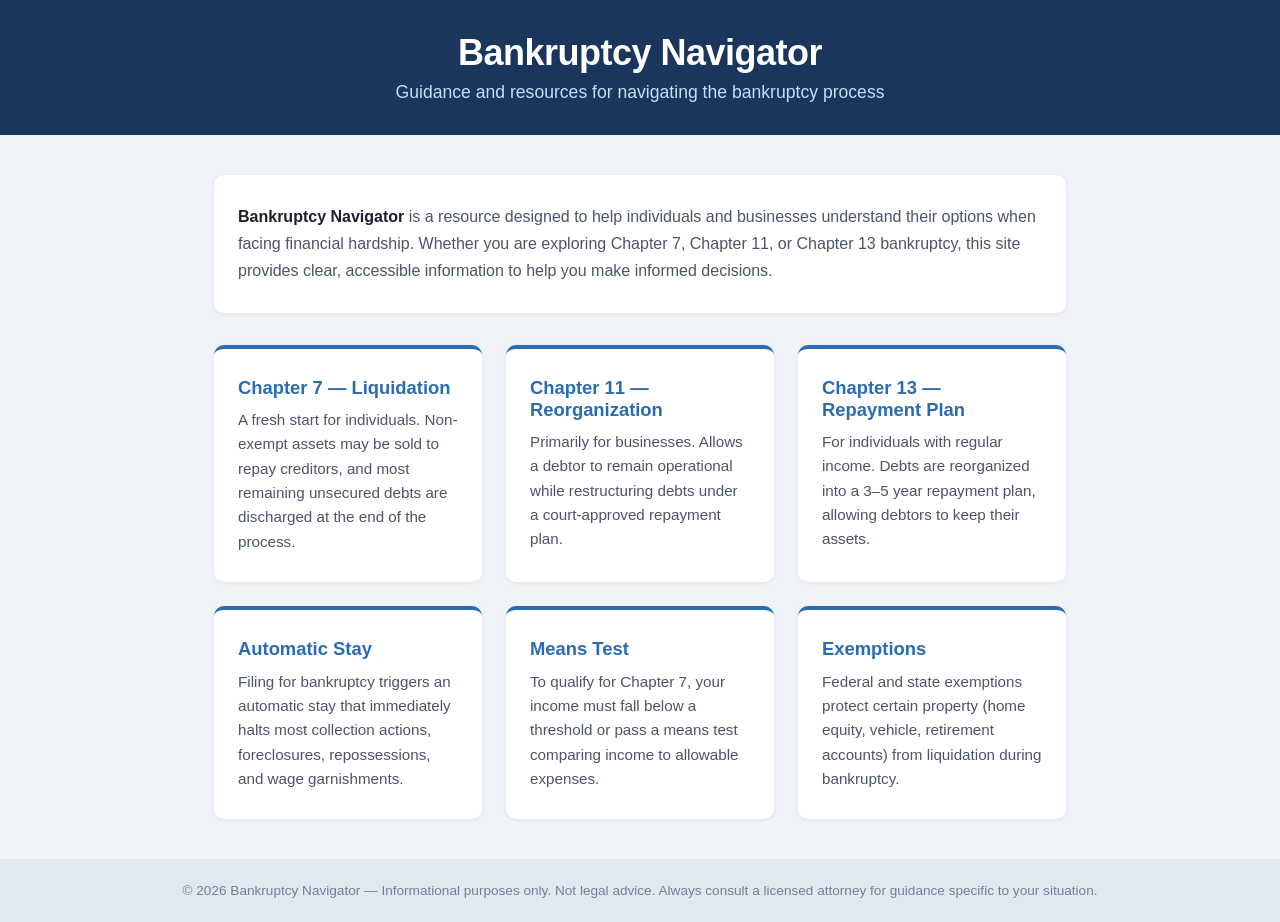
==== docs/index.html @ 5e52ee45 "Add GitHub Pages setup with docs/index.html and Actions workflow Creates the /docs folder with a lan" ====
<!DOCTYPE html>
<html lang="en">
<head>
  <meta charset="UTF-8" />
  <meta name="viewport" content="width=device-width, initial-scale=1.0" />
  <title>Bankruptcy Navigator</title>
  <style>
    *, *::before, *::after { box-sizing: border-box; margin: 0; padding: 0; }

    body {
      font-family: -apple-system, BlinkMacSystemFont, "Segoe UI", Roboto, Helvetica, Arial, sans-serif;
      background: #f0f4f8;
      color: #1a202c;
      min-height: 100vh;
      display: flex;
      flex-direction: column;
    }

    header {
      background: #1a365d;
      color: #fff;
      padding: 2rem 1.5rem;
      text-align: center;
    }

    header h1 {
      font-size: 2.25rem;
      font-weight: 700;
      letter-spacing: -0.5px;
    }

    header p {
      margin-top: 0.5rem;
      font-size: 1.1rem;
      color: #bee3f8;
    }

    main {
      flex: 1;
      max-width: 900px;
      margin: 2.5rem auto;
      padding: 0 1.5rem;
      width: 100%;
    }

    .card-grid {
      display: grid;
      grid-template-columns: repeat(auto-fit, minmax(260px, 1fr));
      gap: 1.5rem;
      margin-top: 2rem;
    }

    .card {
      background: #fff;
      border-radius: 10px;
      padding: 1.75rem 1.5rem;
      box-shadow: 0 1px 4px rgba(0,0,0,.08);
      border-top: 4px solid #2b6cb0;
    }

    .card h2 {
      font-size: 1.15rem;
      font-weight: 600;
      color: #2b6cb0;
      margin-bottom: 0.6rem;
    }

    .card p {
      font-size: 0.95rem;
      line-height: 1.6;
      color: #4a5568;
    }

    .intro {
      background: #fff;
      border-radius: 10px;
      padding: 1.75rem 1.5rem;
      box-shadow: 0 1px 4px rgba(0,0,0,.08);
      font-size: 1rem;
      line-height: 1.7;
      color: #4a5568;
    }

    .intro strong { color: #1a202c; }

    footer {
      text-align: center;
      padding: 1.5rem;
      font-size: 0.85rem;
      color: #718096;
      background: #e2e8f0;
    }
  </style>
</head>
<body>

<header>
  <h1>Bankruptcy Navigator</h1>
  <p>Guidance and resources for navigating the bankruptcy process</p>
</header>

<main>
  <div class="intro">
    <strong>Bankruptcy Navigator</strong> is a resource designed to help individuals and businesses
    understand their options when facing financial hardship. Whether you are exploring Chapter 7,
    Chapter 11, or Chapter 13 bankruptcy, this site provides clear, accessible information to
    help you make informed decisions.
  </div>

  <div class="card-grid">
    <div class="card">
      <h2>Chapter 7 &mdash; Liquidation</h2>
      <p>
        A fresh start for individuals. Non-exempt assets may be sold to repay creditors,
        and most remaining unsecured debts are discharged at the end of the process.
      </p>
    </div>

    <div class="card">
      <h2>Chapter 11 &mdash; Reorganization</h2>
      <p>
        Primarily for businesses. Allows a debtor to remain operational while restructuring
        debts under a court-approved repayment plan.
      </p>
    </div>

    <div class="card">
      <h2>Chapter 13 &mdash; Repayment Plan</h2>
      <p>
        For individuals with regular income. Debts are reorganized into a 3&ndash;5 year
        repayment plan, allowing debtors to keep their assets.
      </p>
    </div>

    <div class="card">
      <h2>Automatic Stay</h2>
      <p>
        Filing for bankruptcy triggers an automatic stay that immediately halts most
        collection actions, foreclosures, repossessions, and wage garnishments.
      </p>
    </div>

    <div class="card">
      <h2>Means Test</h2>
      <p>
        To qualify for Chapter 7, your income must fall below a threshold or pass a
        means test comparing income to allowable expenses.
      </p>
    </div>

    <div class="card">
      <h2>Exemptions</h2>
      <p>
        Federal and state exemptions protect certain property (home equity, vehicle,
        retirement accounts) from liquidation during bankruptcy.
      </p>
    </div>
  </div>
</main>

<footer>
  &copy; 2026 Bankruptcy Navigator &mdash; Informational purposes only. Not legal advice.
  Always consult a licensed attorney for guidance specific to your situation.
</footer>

</body>
</html>
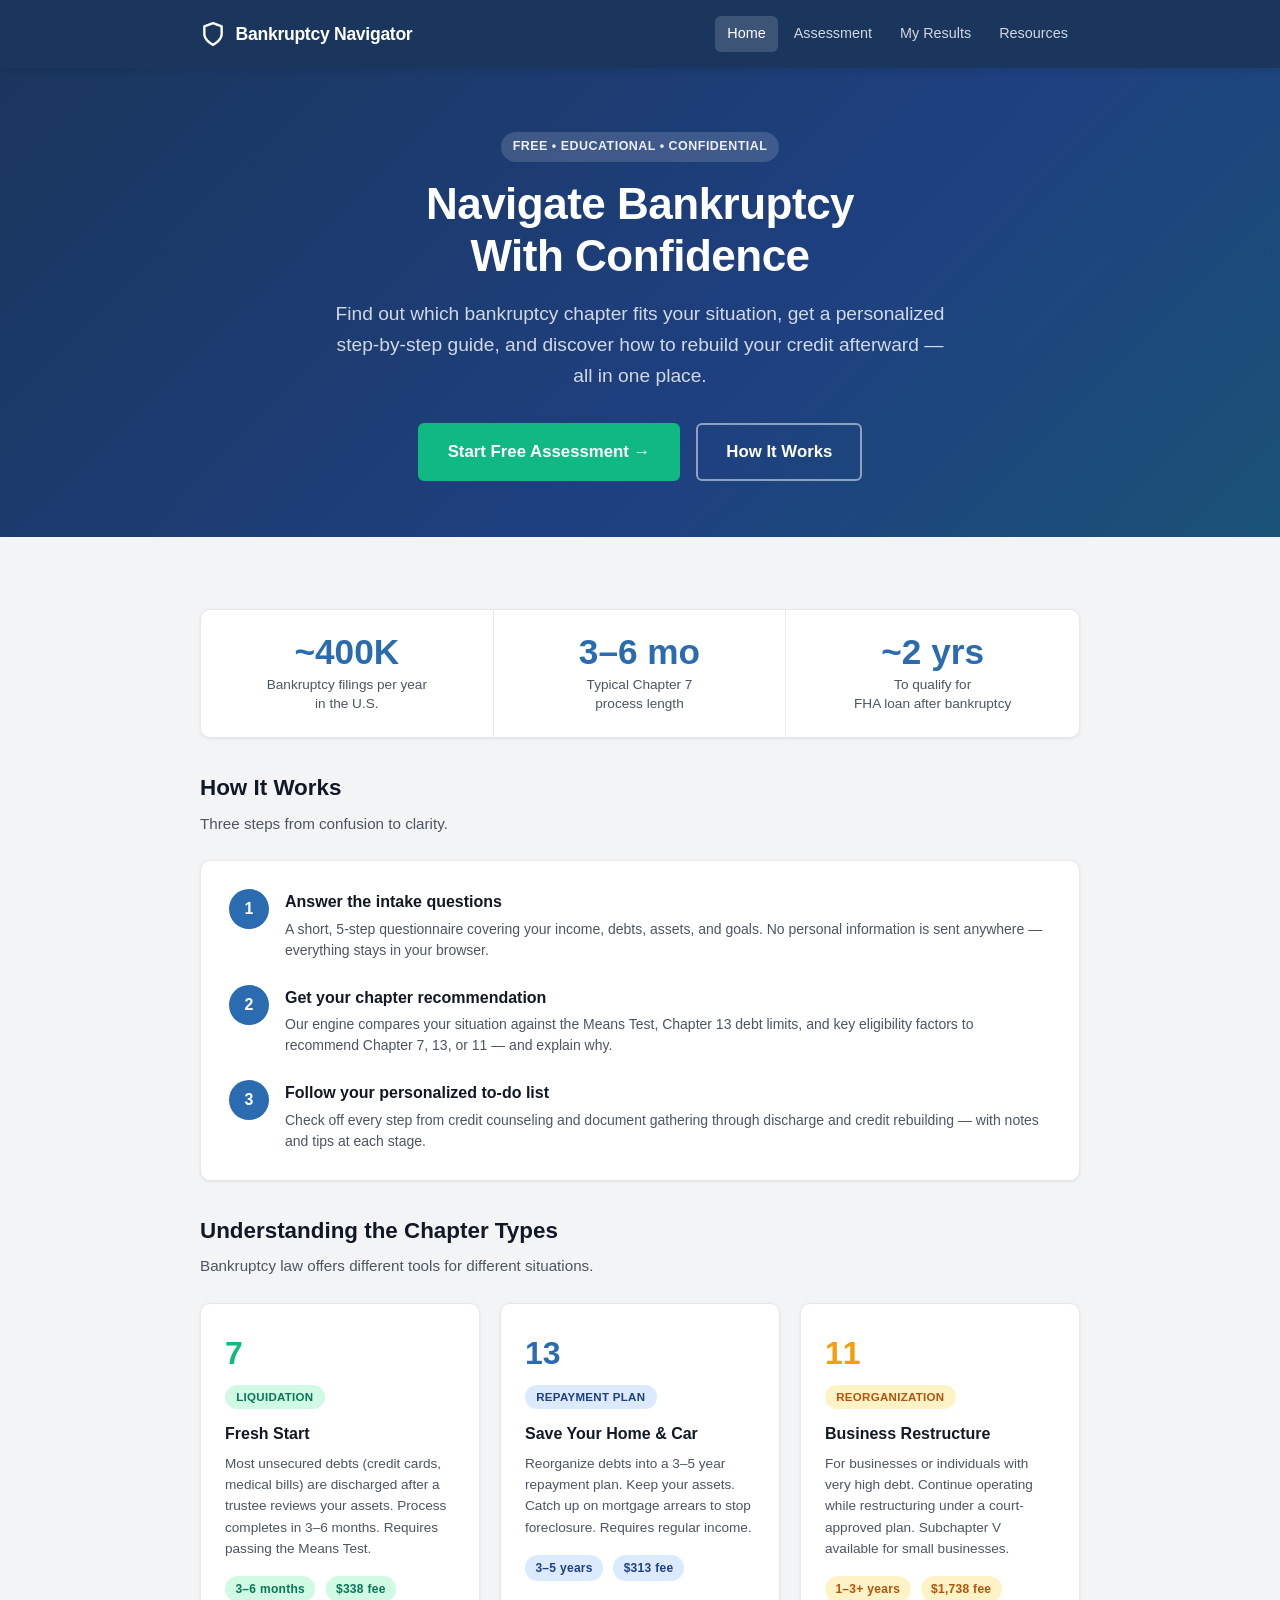
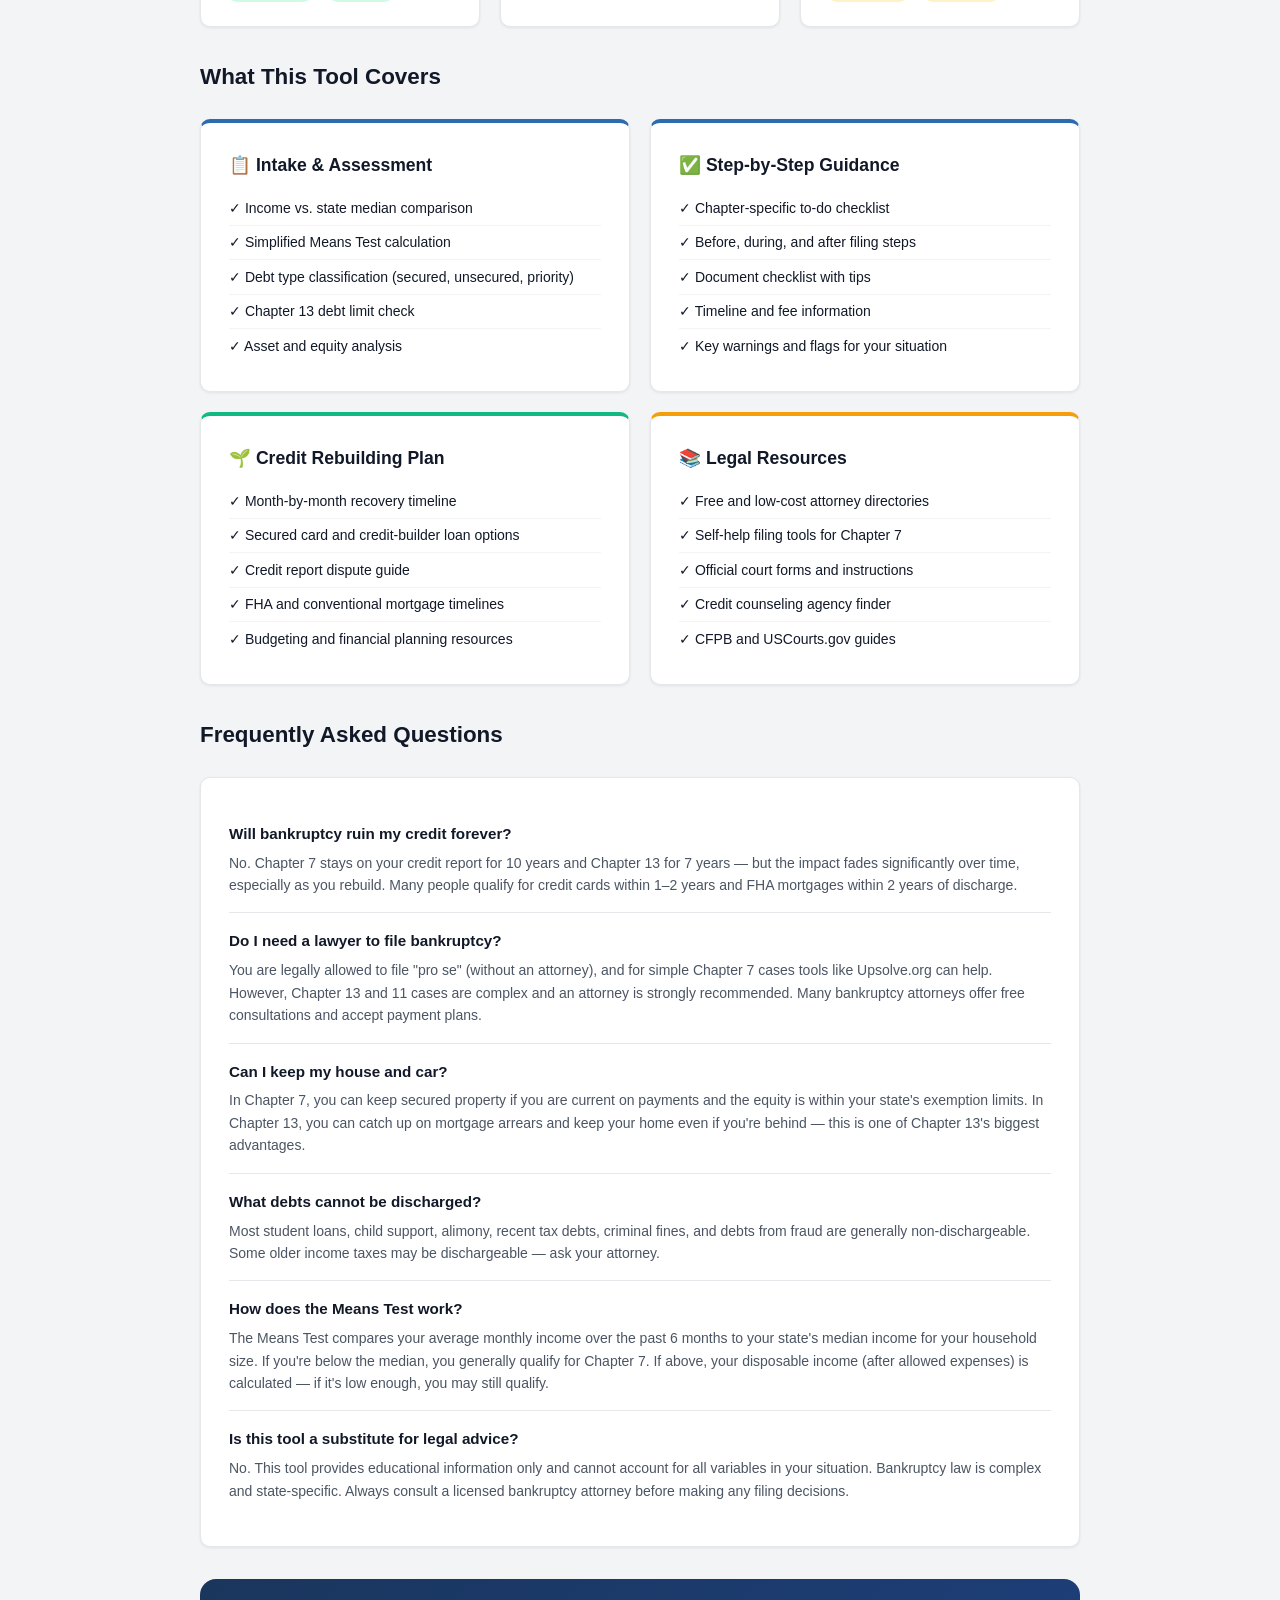
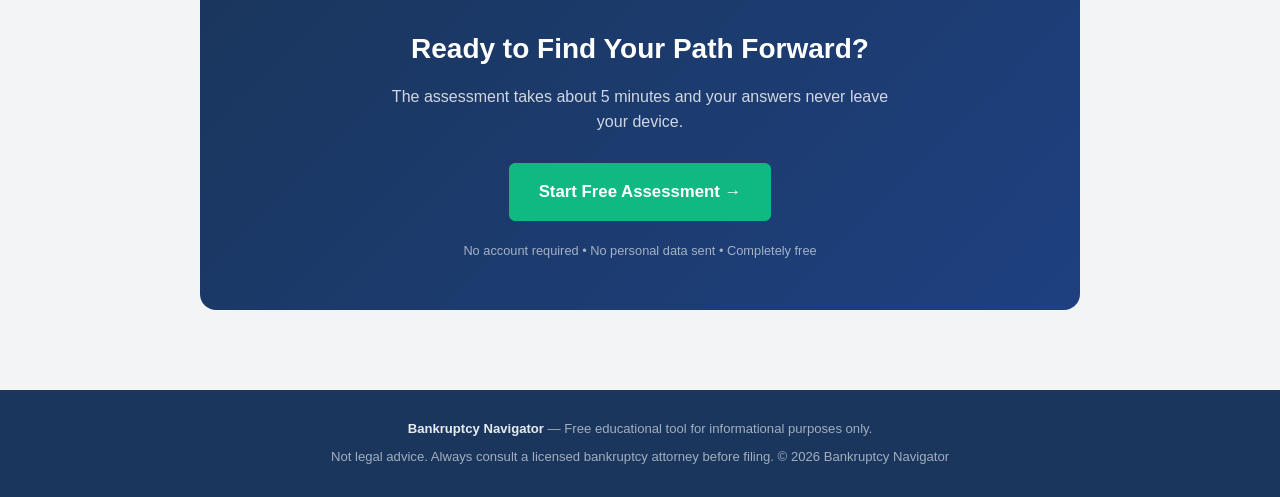
==== commit 9df73086: "Build full Bankruptcy Navigator app Adds a complete multi-page static web application:  - docs/index" ====
--- a/docs/index.html
+++ b/docs/index.html
@@ -3,164 +3,363 @@
 <head>
   <meta charset="UTF-8" />
   <meta name="viewport" content="width=device-width, initial-scale=1.0" />
-  <title>Bankruptcy Navigator</title>
+  <title>Bankruptcy Navigator – Free Guidance &amp; Chapter Finder</title>
+  <meta name="description" content="Free tool to help you understand bankruptcy, find the right chapter for your situation, and navigate every step of the process." />
+  <link rel="stylesheet" href="css/styles.css" />
   <style>
-    *, *::before, *::after { box-sizing: border-box; margin: 0; padding: 0; }
-
-    body {
-      font-family: -apple-system, BlinkMacSystemFont, "Segoe UI", Roboto, Helvetica, Arial, sans-serif;
-      background: #f0f4f8;
-      color: #1a202c;
-      min-height: 100vh;
+    /* ── Landing-specific styles ── */
+    .how-step {
       display: flex;
-      flex-direction: column;
-    }
-
-    header {
-      background: #1a365d;
+      gap: 1rem;
+      align-items: flex-start;
+    }
+    .how-step-num {
+      width: 2.5rem;
+      height: 2.5rem;
+      border-radius: 50%;
+      background: var(--blue-700);
       color: #fff;
-      padding: 2rem 1.5rem;
+      font-weight: 800;
+      font-size: 1rem;
+      display: flex;
+      align-items: center;
+      justify-content: center;
+      flex-shrink: 0;
+    }
+    .how-step-body h3 { font-size: 1rem; font-weight: 700; margin-bottom: .25rem; }
+    .how-step-body p  { font-size: .875rem; color: var(--gray-600); line-height: 1.5; }
+
+    .chapter-card {
+      border-radius: var(--radius);
+      padding: 1.5rem;
+      background: #fff;
+      border: 1px solid var(--gray-200);
+      box-shadow: var(--shadow-sm);
+      transition: box-shadow .2s, transform .2s;
+    }
+    .chapter-card:hover { box-shadow: var(--shadow-md); transform: translateY(-2px); }
+    .chapter-card .chapter-num {
+      font-size: 2rem;
+      font-weight: 900;
+      margin-bottom: 0.25rem;
+    }
+    .chapter-card h3 { font-size: 1rem; font-weight: 700; margin-bottom: .4rem; }
+    .chapter-card p  { font-size: .85rem; color: var(--gray-600); line-height: 1.55; }
+    .chapter-card .chapter-pill {
+      display: inline-block;
+      padding: .2rem .7rem;
+      border-radius: 99px;
+      font-size: .72rem;
+      font-weight: 700;
+      text-transform: uppercase;
+      letter-spacing: .3px;
+      margin-bottom: .75rem;
+    }
+
+    .stat-box {
       text-align: center;
-    }
-
-    header h1 {
-      font-size: 2.25rem;
+      padding: 1.5rem 1rem;
+    }
+    .stat-num {
+      font-size: 2.2rem;
+      font-weight: 900;
+      color: var(--blue-700);
+      line-height: 1;
+      margin-bottom: .35rem;
+    }
+    .stat-label {
+      font-size: .85rem;
+      color: var(--gray-600);
+      line-height: 1.4;
+    }
+
+    .faq-item {
+      border-bottom: 1px solid var(--gray-200);
+      padding: 1rem 0;
+    }
+    .faq-item:last-child { border-bottom: none; }
+    .faq-q {
       font-weight: 700;
-      letter-spacing: -0.5px;
-    }
-
-    header p {
-      margin-top: 0.5rem;
-      font-size: 1.1rem;
-      color: #bee3f8;
-    }
-
-    main {
-      flex: 1;
-      max-width: 900px;
-      margin: 2.5rem auto;
-      padding: 0 1.5rem;
-      width: 100%;
-    }
-
-    .card-grid {
-      display: grid;
-      grid-template-columns: repeat(auto-fit, minmax(260px, 1fr));
-      gap: 1.5rem;
-      margin-top: 2rem;
-    }
-
-    .card {
-      background: #fff;
-      border-radius: 10px;
-      padding: 1.75rem 1.5rem;
-      box-shadow: 0 1px 4px rgba(0,0,0,.08);
-      border-top: 4px solid #2b6cb0;
-    }
-
-    .card h2 {
-      font-size: 1.15rem;
-      font-weight: 600;
-      color: #2b6cb0;
-      margin-bottom: 0.6rem;
-    }
-
-    .card p {
-      font-size: 0.95rem;
+      font-size: .95rem;
+      color: var(--gray-900);
+      margin-bottom: .35rem;
+    }
+    .faq-a {
+      font-size: .875rem;
+      color: var(--gray-600);
       line-height: 1.6;
-      color: #4a5568;
-    }
-
-    .intro {
-      background: #fff;
-      border-radius: 10px;
-      padding: 1.75rem 1.5rem;
-      box-shadow: 0 1px 4px rgba(0,0,0,.08);
-      font-size: 1rem;
-      line-height: 1.7;
-      color: #4a5568;
-    }
-
-    .intro strong { color: #1a202c; }
-
-    footer {
+    }
+
+    .cta-section {
+      background: linear-gradient(135deg, var(--blue-900), #1e4080);
+      border-radius: var(--radius-lg);
+      padding: 3rem 2rem;
       text-align: center;
-      padding: 1.5rem;
-      font-size: 0.85rem;
-      color: #718096;
-      background: #e2e8f0;
-    }
+      color: #fff;
+    }
+    .cta-section h2 { font-size: 1.75rem; font-weight: 800; margin-bottom: .75rem; }
+    .cta-section p  { color: rgba(255,255,255,.8); margin-bottom: 1.75rem; max-width: 500px; margin-left: auto; margin-right: auto; }
   </style>
 </head>
 <body>
 
-<header>
-  <h1>Bankruptcy Navigator</h1>
-  <p>Guidance and resources for navigating the bankruptcy process</p>
+<!-- ── Header ─────────────────────────────────────────────── -->
+<header class="site-header">
+  <div class="container">
+    <a href="index.html" class="site-logo">
+      <svg width="26" height="26" viewBox="0 0 24 24" fill="none" stroke="currentColor" stroke-width="2.2" stroke-linecap="round" stroke-linejoin="round"><path d="M12 22s8-4 8-10V5l-8-3-8 3v7c0 6 8 10 8 10z"/></svg>
+      Bankruptcy Navigator
+    </a>
+    <nav class="site-nav" aria-label="Main navigation">
+      <a href="index.html" class="active">Home</a>
+      <a href="assessment.html">Assessment</a>
+      <a href="results.html">My Results</a>
+      <a href="resources.html">Resources</a>
+    </nav>
+  </div>
 </header>
 
+<!-- ── Hero ───────────────────────────────────────────────── -->
+<section class="hero">
+  <div class="container">
+    <div class="hero-badge">Free &bull; Educational &bull; Confidential</div>
+    <h1>Navigate Bankruptcy<br>With Confidence</h1>
+    <p>
+      Find out which bankruptcy chapter fits your situation, get a personalized
+      step-by-step guide, and discover how to rebuild your credit afterward —
+      all in one place.
+    </p>
+    <div class="hero-cta">
+      <a href="assessment.html" class="btn btn-success btn-lg">
+        Start Free Assessment →
+      </a>
+      <a href="#how-it-works" class="btn btn-outline btn-lg" style="color:#fff;border-color:rgba(255,255,255,.5)">
+        How It Works
+      </a>
+    </div>
+  </div>
+</section>
+
 <main>
-  <div class="intro">
-    <strong>Bankruptcy Navigator</strong> is a resource designed to help individuals and businesses
-    understand their options when facing financial hardship. Whether you are exploring Chapter 7,
-    Chapter 11, or Chapter 13 bankruptcy, this site provides clear, accessible information to
-    help you make informed decisions.
-  </div>
-
-  <div class="card-grid">
-    <div class="card">
-      <h2>Chapter 7 &mdash; Liquidation</h2>
-      <p>
-        A fresh start for individuals. Non-exempt assets may be sold to repay creditors,
-        and most remaining unsecured debts are discharged at the end of the process.
-      </p>
-    </div>
-
-    <div class="card">
-      <h2>Chapter 11 &mdash; Reorganization</h2>
-      <p>
-        Primarily for businesses. Allows a debtor to remain operational while restructuring
-        debts under a court-approved repayment plan.
-      </p>
-    </div>
-
-    <div class="card">
-      <h2>Chapter 13 &mdash; Repayment Plan</h2>
-      <p>
-        For individuals with regular income. Debts are reorganized into a 3&ndash;5 year
-        repayment plan, allowing debtors to keep their assets.
-      </p>
-    </div>
-
-    <div class="card">
-      <h2>Automatic Stay</h2>
-      <p>
-        Filing for bankruptcy triggers an automatic stay that immediately halts most
-        collection actions, foreclosures, repossessions, and wage garnishments.
-      </p>
-    </div>
-
-    <div class="card">
-      <h2>Means Test</h2>
-      <p>
-        To qualify for Chapter 7, your income must fall below a threshold or pass a
-        means test comparing income to allowable expenses.
-      </p>
-    </div>
-
-    <div class="card">
-      <h2>Exemptions</h2>
-      <p>
-        Federal and state exemptions protect certain property (home equity, vehicle,
-        retirement accounts) from liquidation during bankruptcy.
-      </p>
-    </div>
-  </div>
+<div class="container">
+
+  <!-- ── Stats bar ──────────────────────────────────────────── -->
+  <div class="card mt-4" style="padding:0">
+    <div class="grid-3" style="gap:0">
+      <div class="stat-box" style="border-right:1px solid var(--gray-200)">
+        <div class="stat-num">~400K</div>
+        <div class="stat-label">Bankruptcy filings per year<br>in the U.S.</div>
+      </div>
+      <div class="stat-box" style="border-right:1px solid var(--gray-200)">
+        <div class="stat-num">3–6 mo</div>
+        <div class="stat-label">Typical Chapter 7<br>process length</div>
+      </div>
+      <div class="stat-box">
+        <div class="stat-num">~2 yrs</div>
+        <div class="stat-label">To qualify for<br>FHA loan after bankruptcy</div>
+      </div>
+    </div>
+  </div>
+
+  <!-- ── How it works ───────────────────────────────────────── -->
+  <div class="section-header mt-4" id="how-it-works">
+    <h2>How It Works</h2>
+    <p>Three steps from confusion to clarity.</p>
+  </div>
+
+  <div class="card">
+    <div style="display:flex;flex-direction:column;gap:1.5rem">
+      <div class="how-step">
+        <div class="how-step-num">1</div>
+        <div class="how-step-body">
+          <h3>Answer the intake questions</h3>
+          <p>A short, 5-step questionnaire covering your income, debts, assets, and goals.
+             No personal information is sent anywhere — everything stays in your browser.</p>
+        </div>
+      </div>
+      <div class="how-step">
+        <div class="how-step-num">2</div>
+        <div class="how-step-body">
+          <h3>Get your chapter recommendation</h3>
+          <p>Our engine compares your situation against the Means Test, Chapter 13 debt limits, and key
+             eligibility factors to recommend Chapter 7, 13, or 11 — and explain why.</p>
+        </div>
+      </div>
+      <div class="how-step">
+        <div class="how-step-num">3</div>
+        <div class="how-step-body">
+          <h3>Follow your personalized to-do list</h3>
+          <p>Check off every step from credit counseling and document gathering through discharge
+             and credit rebuilding — with notes and tips at each stage.</p>
+        </div>
+      </div>
+    </div>
+  </div>
+
+  <!-- ── Chapter overview ───────────────────────────────────── -->
+  <div class="section-header mt-4">
+    <h2>Understanding the Chapter Types</h2>
+    <p>Bankruptcy law offers different tools for different situations.</p>
+  </div>
+
+  <div class="grid-3">
+    <div class="chapter-card">
+      <div class="chapter-num" style="color:var(--green-500)">7</div>
+      <span class="chapter-pill" style="background:var(--green-100);color:var(--green-700)">Liquidation</span>
+      <h3>Fresh Start</h3>
+      <p>Most unsecured debts (credit cards, medical bills) are discharged after a trustee reviews your assets.
+         Process completes in 3–6 months. Requires passing the Means Test.</p>
+      <div class="mt-2">
+        <span class="badge badge-green">3–6 months</span>
+        <span class="badge badge-green" style="margin-left:.35rem">$338 fee</span>
+      </div>
+    </div>
+
+    <div class="chapter-card">
+      <div class="chapter-num" style="color:var(--blue-700)">13</div>
+      <span class="chapter-pill" style="background:var(--blue-100);color:var(--blue-800)">Repayment Plan</span>
+      <h3>Save Your Home &amp; Car</h3>
+      <p>Reorganize debts into a 3–5 year repayment plan. Keep your assets. Catch up on mortgage
+         arrears to stop foreclosure. Requires regular income.</p>
+      <div class="mt-2">
+        <span class="badge badge-blue">3–5 years</span>
+        <span class="badge badge-blue" style="margin-left:.35rem">$313 fee</span>
+      </div>
+    </div>
+
+    <div class="chapter-card">
+      <div class="chapter-num" style="color:var(--amber-500)">11</div>
+      <span class="chapter-pill" style="background:var(--amber-100);color:var(--amber-700)">Reorganization</span>
+      <h3>Business Restructure</h3>
+      <p>For businesses or individuals with very high debt. Continue operating while restructuring
+         under a court-approved plan. Subchapter V available for small businesses.</p>
+      <div class="mt-2">
+        <span class="badge badge-amber">1–3+ years</span>
+        <span class="badge badge-amber" style="margin-left:.35rem">$1,738 fee</span>
+      </div>
+    </div>
+  </div>
+
+  <!-- ── What's covered ─────────────────────────────────────── -->
+  <div class="section-header mt-4">
+    <h2>What This Tool Covers</h2>
+  </div>
+
+  <div class="grid-2">
+    <div class="card card--accent">
+      <div class="card-title">📋 Intake &amp; Assessment</div>
+      <ul style="list-style:none;margin-top:.75rem">
+        <li style="padding:.35rem 0;font-size:.875rem;border-bottom:1px solid var(--gray-100)">✓ Income vs. state median comparison</li>
+        <li style="padding:.35rem 0;font-size:.875rem;border-bottom:1px solid var(--gray-100)">✓ Simplified Means Test calculation</li>
+        <li style="padding:.35rem 0;font-size:.875rem;border-bottom:1px solid var(--gray-100)">✓ Debt type classification (secured, unsecured, priority)</li>
+        <li style="padding:.35rem 0;font-size:.875rem;border-bottom:1px solid var(--gray-100)">✓ Chapter 13 debt limit check</li>
+        <li style="padding:.35rem 0;font-size:.875rem">✓ Asset and equity analysis</li>
+      </ul>
+    </div>
+
+    <div class="card card--accent">
+      <div class="card-title">✅ Step-by-Step Guidance</div>
+      <ul style="list-style:none;margin-top:.75rem">
+        <li style="padding:.35rem 0;font-size:.875rem;border-bottom:1px solid var(--gray-100)">✓ Chapter-specific to-do checklist</li>
+        <li style="padding:.35rem 0;font-size:.875rem;border-bottom:1px solid var(--gray-100)">✓ Before, during, and after filing steps</li>
+        <li style="padding:.35rem 0;font-size:.875rem;border-bottom:1px solid var(--gray-100)">✓ Document checklist with tips</li>
+        <li style="padding:.35rem 0;font-size:.875rem;border-bottom:1px solid var(--gray-100)">✓ Timeline and fee information</li>
+        <li style="padding:.35rem 0;font-size:.875rem">✓ Key warnings and flags for your situation</li>
+      </ul>
+    </div>
+
+    <div class="card card--green">
+      <div class="card-title">🌱 Credit Rebuilding Plan</div>
+      <ul style="list-style:none;margin-top:.75rem">
+        <li style="padding:.35rem 0;font-size:.875rem;border-bottom:1px solid var(--gray-100)">✓ Month-by-month recovery timeline</li>
+        <li style="padding:.35rem 0;font-size:.875rem;border-bottom:1px solid var(--gray-100)">✓ Secured card and credit-builder loan options</li>
+        <li style="padding:.35rem 0;font-size:.875rem;border-bottom:1px solid var(--gray-100)">✓ Credit report dispute guide</li>
+        <li style="padding:.35rem 0;font-size:.875rem;border-bottom:1px solid var(--gray-100)">✓ FHA and conventional mortgage timelines</li>
+        <li style="padding:.35rem 0;font-size:.875rem">✓ Budgeting and financial planning resources</li>
+      </ul>
+    </div>
+
+    <div class="card card--amber">
+      <div class="card-title">📚 Legal Resources</div>
+      <ul style="list-style:none;margin-top:.75rem">
+        <li style="padding:.35rem 0;font-size:.875rem;border-bottom:1px solid var(--gray-100)">✓ Free and low-cost attorney directories</li>
+        <li style="padding:.35rem 0;font-size:.875rem;border-bottom:1px solid var(--gray-100)">✓ Self-help filing tools for Chapter 7</li>
+        <li style="padding:.35rem 0;font-size:.875rem;border-bottom:1px solid var(--gray-100)">✓ Official court forms and instructions</li>
+        <li style="padding:.35rem 0;font-size:.875rem;border-bottom:1px solid var(--gray-100)">✓ Credit counseling agency finder</li>
+        <li style="padding:.35rem 0;font-size:.875rem">✓ CFPB and USCourts.gov guides</li>
+      </ul>
+    </div>
+  </div>
+
+  <!-- ── FAQ ────────────────────────────────────────────────── -->
+  <div class="section-header mt-4">
+    <h2>Frequently Asked Questions</h2>
+  </div>
+
+  <div class="card">
+    <div class="faq-item">
+      <div class="faq-q">Will bankruptcy ruin my credit forever?</div>
+      <div class="faq-a">No. Chapter 7 stays on your credit report for 10 years and Chapter 13 for 7 years — but the impact
+        fades significantly over time, especially as you rebuild. Many people qualify for credit cards within 1–2 years
+        and FHA mortgages within 2 years of discharge.</div>
+    </div>
+    <div class="faq-item">
+      <div class="faq-q">Do I need a lawyer to file bankruptcy?</div>
+      <div class="faq-a">You are legally allowed to file "pro se" (without an attorney), and for simple Chapter 7 cases
+        tools like Upsolve.org can help. However, Chapter 13 and 11 cases are complex and an attorney is strongly recommended.
+        Many bankruptcy attorneys offer free consultations and accept payment plans.</div>
+    </div>
+    <div class="faq-item">
+      <div class="faq-q">Can I keep my house and car?</div>
+      <div class="faq-a">In Chapter 7, you can keep secured property if you are current on payments and the equity is
+        within your state's exemption limits. In Chapter 13, you can catch up on mortgage arrears and keep your home
+        even if you're behind — this is one of Chapter 13's biggest advantages.</div>
+    </div>
+    <div class="faq-item">
+      <div class="faq-q">What debts cannot be discharged?</div>
+      <div class="faq-a">Most student loans, child support, alimony, recent tax debts, criminal fines, and debts
+        from fraud are generally non-dischargeable. Some older income taxes may be dischargeable — ask your attorney.</div>
+    </div>
+    <div class="faq-item">
+      <div class="faq-q">How does the Means Test work?</div>
+      <div class="faq-a">The Means Test compares your average monthly income over the past 6 months to your state's
+        median income for your household size. If you're below the median, you generally qualify for Chapter 7.
+        If above, your disposable income (after allowed expenses) is calculated — if it's low enough, you may still qualify.</div>
+    </div>
+    <div class="faq-item">
+      <div class="faq-q">Is this tool a substitute for legal advice?</div>
+      <div class="faq-a">No. This tool provides educational information only and cannot account for all variables in your
+        situation. Bankruptcy law is complex and state-specific. Always consult a licensed bankruptcy attorney before
+        making any filing decisions.</div>
+    </div>
+  </div>
+
+  <!-- ── CTA ────────────────────────────────────────────────── -->
+  <div class="cta-section mt-4 mb-4">
+    <h2>Ready to Find Your Path Forward?</h2>
+    <p>The assessment takes about 5 minutes and your answers never leave your device.</p>
+    <a href="assessment.html" class="btn btn-success btn-lg">
+      Start Free Assessment →
+    </a>
+    <div style="margin-top:1.25rem;font-size:.8rem;color:rgba(255,255,255,.6)">
+      No account required &bull; No personal data sent &bull; Completely free
+    </div>
+  </div>
+
+</div>
 </main>
 
-<footer>
-  &copy; 2026 Bankruptcy Navigator &mdash; Informational purposes only. Not legal advice.
-  Always consult a licensed attorney for guidance specific to your situation.
+<!-- ── Footer ─────────────────────────────────────────────── -->
+<footer class="site-footer">
+  <div class="container">
+    <p>
+      <strong>Bankruptcy Navigator</strong> &mdash; Free educational tool for informational purposes only.
+    </p>
+    <p style="margin-top:.4rem">
+      Not legal advice. Always consult a licensed bankruptcy attorney before filing.
+      &copy; 2026 Bankruptcy Navigator
+    </p>
+  </div>
 </footer>
 
 </body>
--- a/docs/css/styles.css
+++ b/docs/css/styles.css
@@ -0,0 +1,742 @@
+/* ============================================================
+   Bankruptcy Navigator – Shared Stylesheet
+   ============================================================ */
+
+*, *::before, *::after { box-sizing: border-box; margin: 0; padding: 0; }
+
+:root {
+  --blue-900: #1a365d;
+  --blue-800: #1e4080;
+  --blue-700: #2b6cb0;
+  --blue-500: #3b82f6;
+  --blue-100: #dbeafe;
+  --blue-50:  #eff6ff;
+
+  --green-700: #047857;
+  --green-500: #10b981;
+  --green-100: #d1fae5;
+  --green-50:  #ecfdf5;
+
+  --amber-700: #b45309;
+  --amber-500: #f59e0b;
+  --amber-100: #fef3c7;
+  --amber-50:  #fffbeb;
+
+  --red-700:   #b91c1c;
+  --red-100:   #fee2e2;
+
+  --gray-900: #111827;
+  --gray-700: #374151;
+  --gray-600: #4b5563;
+  --gray-500: #6b7280;
+  --gray-400: #9ca3af;
+  --gray-200: #e5e7eb;
+  --gray-100: #f3f4f6;
+  --gray-50:  #f9fafb;
+
+  --radius-sm: 6px;
+  --radius:    10px;
+  --radius-lg: 16px;
+  --shadow-sm: 0 1px 3px rgba(0,0,0,.08);
+  --shadow:    0 2px 8px rgba(0,0,0,.10);
+  --shadow-md: 0 4px 20px rgba(0,0,0,.13);
+}
+
+/* ── Base ───────────────────────────────────────────────── */
+html { scroll-behavior: smooth; }
+
+body {
+  font-family: -apple-system, BlinkMacSystemFont, "Segoe UI", Roboto,
+               Helvetica, Arial, sans-serif;
+  background: var(--gray-100);
+  color: var(--gray-900);
+  min-height: 100vh;
+  display: flex;
+  flex-direction: column;
+  line-height: 1.6;
+}
+
+a { color: var(--blue-700); text-decoration: none; }
+a:hover { text-decoration: underline; }
+
+img { max-width: 100%; }
+
+/* ── Layout ─────────────────────────────────────────────── */
+.container {
+  max-width: 920px;
+  margin: 0 auto;
+  padding: 0 1.25rem;
+  width: 100%;
+}
+
+.container--wide {
+  max-width: 1100px;
+}
+
+main {
+  flex: 1;
+  padding: 2.5rem 0 3rem;
+}
+
+/* ── Header ─────────────────────────────────────────────── */
+.site-header {
+  background: var(--blue-900);
+  color: #fff;
+  padding: 1rem 0;
+  position: sticky;
+  top: 0;
+  z-index: 100;
+  box-shadow: var(--shadow);
+}
+
+.site-header .container {
+  display: flex;
+  align-items: center;
+  justify-content: space-between;
+  gap: 1rem;
+}
+
+.site-logo {
+  display: flex;
+  align-items: center;
+  gap: 0.6rem;
+  color: #fff;
+  font-size: 1.1rem;
+  font-weight: 700;
+  letter-spacing: -0.3px;
+  text-decoration: none;
+}
+
+.site-logo svg { flex-shrink: 0; }
+
+.site-nav { display: flex; gap: 0.25rem; }
+
+.site-nav a {
+  color: rgba(255,255,255,.8);
+  font-size: 0.9rem;
+  font-weight: 500;
+  padding: 0.4rem 0.75rem;
+  border-radius: var(--radius-sm);
+  transition: background .15s, color .15s;
+  text-decoration: none;
+}
+
+.site-nav a:hover,
+.site-nav a.active {
+  background: rgba(255,255,255,.15);
+  color: #fff;
+}
+
+/* ── Footer ─────────────────────────────────────────────── */
+.site-footer {
+  background: var(--blue-900);
+  color: rgba(255,255,255,.6);
+  padding: 1.75rem 0;
+  font-size: 0.82rem;
+  text-align: center;
+  line-height: 1.7;
+}
+
+.site-footer a { color: rgba(255,255,255,.8); }
+.site-footer strong { color: rgba(255,255,255,.9); }
+
+/* ── Buttons ────────────────────────────────────────────── */
+.btn {
+  display: inline-flex;
+  align-items: center;
+  gap: 0.45rem;
+  padding: 0.65rem 1.35rem;
+  border-radius: var(--radius-sm);
+  font-size: 0.95rem;
+  font-weight: 600;
+  cursor: pointer;
+  border: 2px solid transparent;
+  transition: background .15s, transform .1s, box-shadow .15s;
+  text-decoration: none;
+}
+
+.btn:hover { transform: translateY(-1px); box-shadow: var(--shadow); text-decoration: none; }
+.btn:active { transform: translateY(0); }
+
+.btn-primary {
+  background: var(--blue-700);
+  color: #fff;
+  border-color: var(--blue-700);
+}
+.btn-primary:hover { background: var(--blue-800); border-color: var(--blue-800); }
+
+.btn-success {
+  background: var(--green-500);
+  color: #fff;
+  border-color: var(--green-500);
+}
+.btn-success:hover { background: var(--green-700); border-color: var(--green-700); }
+
+.btn-outline {
+  background: transparent;
+  color: var(--blue-700);
+  border-color: var(--blue-700);
+}
+.btn-outline:hover { background: var(--blue-50); }
+
+.btn-ghost {
+  background: transparent;
+  color: var(--gray-600);
+  border-color: var(--gray-200);
+}
+.btn-ghost:hover { background: var(--gray-100); }
+
+.btn-lg {
+  padding: 0.85rem 1.75rem;
+  font-size: 1.05rem;
+}
+
+.btn-sm {
+  padding: 0.4rem 0.9rem;
+  font-size: 0.85rem;
+}
+
+/* ── Cards ──────────────────────────────────────────────── */
+.card {
+  background: #fff;
+  border-radius: var(--radius);
+  padding: 1.75rem;
+  box-shadow: var(--shadow-sm);
+  border: 1px solid var(--gray-200);
+}
+
+.card--accent {
+  border-top: 4px solid var(--blue-700);
+}
+
+.card--green  { border-top: 4px solid var(--green-500); }
+.card--amber  { border-top: 4px solid var(--amber-500); }
+.card--red    { border-top: 4px solid #ef4444; }
+
+.card-title {
+  font-size: 1.1rem;
+  font-weight: 700;
+  color: var(--gray-900);
+  margin-bottom: 0.5rem;
+}
+
+.card-subtitle {
+  font-size: 0.875rem;
+  color: var(--gray-500);
+  margin-bottom: 1rem;
+}
+
+/* ── Badges ─────────────────────────────────────────────── */
+.badge {
+  display: inline-block;
+  padding: 0.2rem 0.65rem;
+  border-radius: 99px;
+  font-size: 0.75rem;
+  font-weight: 600;
+  letter-spacing: 0.3px;
+}
+
+.badge-blue   { background: var(--blue-100);  color: var(--blue-800); }
+.badge-green  { background: var(--green-100); color: var(--green-700); }
+.badge-amber  { background: var(--amber-100); color: var(--amber-700); }
+.badge-red    { background: var(--red-100);   color: var(--red-700); }
+
+/* ── Alert ──────────────────────────────────────────────── */
+.alert {
+  padding: 0.9rem 1.1rem;
+  border-radius: var(--radius-sm);
+  font-size: 0.9rem;
+  border-left: 4px solid;
+  line-height: 1.55;
+}
+
+.alert-info    { background: var(--blue-50);  border-color: var(--blue-500);  color: var(--blue-800); }
+.alert-success { background: var(--green-50); border-color: var(--green-500); color: var(--green-700); }
+.alert-warning { background: var(--amber-50); border-color: var(--amber-500); color: var(--amber-700); }
+
+/* ── Forms ──────────────────────────────────────────────── */
+.form-group { margin-bottom: 1.25rem; }
+
+.form-group label {
+  display: block;
+  font-size: 0.875rem;
+  font-weight: 600;
+  color: var(--gray-700);
+  margin-bottom: 0.4rem;
+}
+
+.form-hint {
+  font-size: 0.78rem;
+  color: var(--gray-500);
+  margin-top: 0.25rem;
+}
+
+.form-control {
+  width: 100%;
+  padding: 0.6rem 0.85rem;
+  border: 1.5px solid var(--gray-200);
+  border-radius: var(--radius-sm);
+  font-size: 0.95rem;
+  color: var(--gray-900);
+  background: #fff;
+  transition: border-color .15s, box-shadow .15s;
+  appearance: none;
+}
+
+.form-control:focus {
+  outline: none;
+  border-color: var(--blue-500);
+  box-shadow: 0 0 0 3px rgba(59,130,246,.15);
+}
+
+.form-control.error {
+  border-color: #ef4444;
+}
+
+select.form-control {
+  background-image: url("data:image/svg+xml,%3Csvg xmlns='http://www.w3.org/2000/svg' width='16' height='16' viewBox='0 0 24 24' fill='none' stroke='%236b7280' stroke-width='2'%3E%3Cpolyline points='6 9 12 15 18 9'/%3E%3C/svg%3E");
+  background-repeat: no-repeat;
+  background-position: right 0.75rem center;
+  padding-right: 2.25rem;
+}
+
+.input-prefix {
+  position: relative;
+}
+.input-prefix span {
+  position: absolute;
+  left: 0.75rem;
+  top: 50%;
+  transform: translateY(-50%);
+  color: var(--gray-500);
+  font-size: 0.95rem;
+  pointer-events: none;
+}
+.input-prefix .form-control { padding-left: 1.75rem; }
+
+.radio-group, .checkbox-group {
+  display: flex;
+  flex-direction: column;
+  gap: 0.6rem;
+}
+
+.radio-option, .checkbox-option {
+  display: flex;
+  align-items: center;
+  gap: 0.6rem;
+  cursor: pointer;
+  font-size: 0.9rem;
+  color: var(--gray-700);
+}
+
+.radio-option input, .checkbox-option input {
+  width: 1.1rem;
+  height: 1.1rem;
+  accent-color: var(--blue-700);
+  cursor: pointer;
+  flex-shrink: 0;
+}
+
+.form-grid {
+  display: grid;
+  grid-template-columns: 1fr 1fr;
+  gap: 1rem;
+}
+
+@media (max-width: 540px) {
+  .form-grid { grid-template-columns: 1fr; }
+}
+
+.error-msg {
+  font-size: 0.78rem;
+  color: var(--red-700);
+  margin-top: 0.3rem;
+  display: none;
+}
+
+.error-msg.visible { display: block; }
+
+/* ── Progress Bar ───────────────────────────────────────── */
+.progress-bar-wrap {
+  background: var(--gray-200);
+  border-radius: 99px;
+  height: 6px;
+  overflow: hidden;
+}
+
+.progress-bar-fill {
+  height: 100%;
+  background: var(--blue-700);
+  border-radius: 99px;
+  transition: width 0.4s ease;
+}
+
+.step-indicator {
+  display: flex;
+  align-items: center;
+  justify-content: center;
+  gap: 0;
+  margin-bottom: 1.5rem;
+  position: relative;
+}
+
+.step-indicator::before {
+  content: '';
+  position: absolute;
+  top: 50%;
+  left: 10%;
+  right: 10%;
+  height: 2px;
+  background: var(--gray-200);
+  transform: translateY(-50%);
+  z-index: 0;
+}
+
+.step-dot {
+  width: 2.2rem;
+  height: 2.2rem;
+  border-radius: 50%;
+  background: var(--gray-200);
+  color: var(--gray-500);
+  display: flex;
+  align-items: center;
+  justify-content: center;
+  font-size: 0.8rem;
+  font-weight: 700;
+  position: relative;
+  z-index: 1;
+  transition: background .3s, color .3s;
+  flex-shrink: 0;
+  margin: 0 0.5rem;
+}
+
+.step-dot.active {
+  background: var(--blue-700);
+  color: #fff;
+}
+
+.step-dot.done {
+  background: var(--green-500);
+  color: #fff;
+}
+
+/* ── Checklist ──────────────────────────────────────────── */
+.checklist { list-style: none; }
+
+.checklist-item {
+  display: flex;
+  align-items: flex-start;
+  gap: 0.75rem;
+  padding: 0.75rem 0;
+  border-bottom: 1px solid var(--gray-100);
+}
+
+.checklist-item:last-child { border-bottom: none; }
+
+.checklist-item input[type="checkbox"] {
+  width: 1.2rem;
+  height: 1.2rem;
+  accent-color: var(--green-500);
+  cursor: pointer;
+  flex-shrink: 0;
+  margin-top: 0.15rem;
+}
+
+.checklist-item label {
+  font-size: 0.9rem;
+  color: var(--gray-700);
+  cursor: pointer;
+  line-height: 1.5;
+  flex: 1;
+}
+
+.checklist-item.done label {
+  text-decoration: line-through;
+  color: var(--gray-400);
+}
+
+.checklist-item .task-note {
+  font-size: 0.78rem;
+  color: var(--gray-500);
+  display: block;
+  margin-top: 0.2rem;
+}
+
+/* ── Section headers ────────────────────────────────────── */
+.section-header {
+  margin-bottom: 1.5rem;
+}
+
+.section-header h2 {
+  font-size: 1.4rem;
+  font-weight: 700;
+  color: var(--gray-900);
+}
+
+.section-header p {
+  color: var(--gray-600);
+  margin-top: 0.35rem;
+  font-size: 0.95rem;
+}
+
+/* ── Hero ───────────────────────────────────────────────── */
+.hero {
+  background: linear-gradient(135deg, var(--blue-900) 0%, #1e4080 60%, #1a5276 100%);
+  color: #fff;
+  padding: 4rem 0 3.5rem;
+  text-align: center;
+}
+
+.hero h1 {
+  font-size: clamp(1.75rem, 4vw, 2.75rem);
+  font-weight: 800;
+  line-height: 1.2;
+  letter-spacing: -0.5px;
+  margin-bottom: 1rem;
+}
+
+.hero p {
+  font-size: clamp(1rem, 2vw, 1.2rem);
+  color: rgba(255,255,255,.8);
+  max-width: 620px;
+  margin: 0 auto 2rem;
+  line-height: 1.6;
+}
+
+.hero-cta {
+  display: flex;
+  gap: 1rem;
+  justify-content: center;
+  flex-wrap: wrap;
+}
+
+.hero-badge {
+  display: inline-block;
+  background: rgba(255,255,255,.15);
+  color: rgba(255,255,255,.9);
+  font-size: 0.78rem;
+  font-weight: 600;
+  padding: 0.3rem 0.75rem;
+  border-radius: 99px;
+  margin-bottom: 1rem;
+  letter-spacing: 0.5px;
+  text-transform: uppercase;
+}
+
+/* ── Grid utilities ─────────────────────────────────────── */
+.grid-2 { display: grid; grid-template-columns: 1fr 1fr; gap: 1.25rem; }
+.grid-3 { display: grid; grid-template-columns: repeat(3,1fr); gap: 1.25rem; }
+.grid-auto { display: grid; grid-template-columns: repeat(auto-fit,minmax(260px,1fr)); gap: 1.25rem; }
+
+@media (max-width: 680px) {
+  .grid-2 { grid-template-columns: 1fr; }
+  .grid-3 { grid-template-columns: 1fr; }
+}
+
+/* ── Chapter comparison table ───────────────────────────── */
+.compare-table {
+  width: 100%;
+  border-collapse: collapse;
+  font-size: 0.875rem;
+}
+
+.compare-table th {
+  background: var(--blue-900);
+  color: #fff;
+  padding: 0.65rem 0.85rem;
+  text-align: left;
+  font-weight: 600;
+}
+
+.compare-table th:first-child { border-radius: var(--radius-sm) 0 0 0; }
+.compare-table th:last-child  { border-radius: 0 var(--radius-sm) 0 0; }
+
+.compare-table td {
+  padding: 0.6rem 0.85rem;
+  border-bottom: 1px solid var(--gray-200);
+  vertical-align: top;
+  line-height: 1.5;
+}
+
+.compare-table tr:nth-child(even) td { background: var(--gray-50); }
+.compare-table tr:hover td { background: var(--blue-50); }
+
+.compare-table td.label-col {
+  font-weight: 600;
+  color: var(--gray-700);
+  white-space: nowrap;
+}
+
+.check { color: var(--green-500); font-weight: 700; }
+.cross { color: var(--red-700);   font-weight: 700; }
+
+/* ── Timeline ───────────────────────────────────────────── */
+.timeline { list-style: none; position: relative; }
+
+.timeline::before {
+  content: '';
+  position: absolute;
+  left: 0.9rem;
+  top: 0;
+  bottom: 0;
+  width: 2px;
+  background: var(--gray-200);
+}
+
+.timeline-item {
+  position: relative;
+  padding-left: 2.75rem;
+  padding-bottom: 1.5rem;
+}
+
+.timeline-item:last-child { padding-bottom: 0; }
+
+.timeline-dot {
+  position: absolute;
+  left: 0;
+  top: 0.15rem;
+  width: 1.8rem;
+  height: 1.8rem;
+  border-radius: 50%;
+  background: var(--blue-700);
+  color: #fff;
+  font-size: 0.72rem;
+  font-weight: 700;
+  display: flex;
+  align-items: center;
+  justify-content: center;
+}
+
+.timeline-title {
+  font-weight: 700;
+  font-size: 0.95rem;
+  color: var(--gray-900);
+  margin-bottom: 0.25rem;
+}
+
+.timeline-body {
+  font-size: 0.875rem;
+  color: var(--gray-600);
+  line-height: 1.55;
+}
+
+/* ── Recommendation result box ──────────────────────────── */
+.result-hero {
+  background: linear-gradient(135deg, var(--blue-900), #1e4080);
+  color: #fff;
+  border-radius: var(--radius-lg);
+  padding: 2.5rem 2rem;
+  text-align: center;
+  margin-bottom: 2rem;
+}
+
+.result-chapter-label {
+  font-size: 0.85rem;
+  font-weight: 600;
+  text-transform: uppercase;
+  letter-spacing: 1px;
+  color: rgba(255,255,255,.7);
+  margin-bottom: 0.5rem;
+}
+
+.result-chapter-name {
+  font-size: clamp(1.6rem, 3vw, 2.4rem);
+  font-weight: 800;
+  margin-bottom: 0.75rem;
+}
+
+.result-chapter-name span {
+  color: #93c5fd;
+}
+
+.result-summary {
+  font-size: 1rem;
+  color: rgba(255,255,255,.85);
+  max-width: 560px;
+  margin: 0 auto 1.5rem;
+  line-height: 1.6;
+}
+
+.result-tags {
+  display: flex;
+  flex-wrap: wrap;
+  gap: 0.5rem;
+  justify-content: center;
+}
+
+.result-tag {
+  background: rgba(255,255,255,.15);
+  color: rgba(255,255,255,.9);
+  font-size: 0.8rem;
+  font-weight: 500;
+  padding: 0.3rem 0.75rem;
+  border-radius: 99px;
+}
+
+/* ── Progress circles ───────────────────────────────────── */
+.progress-ring { display: inline-block; position: relative; }
+.progress-ring svg { transform: rotate(-90deg); }
+.progress-ring-text {
+  position: absolute;
+  top: 50%; left: 50%;
+  transform: translate(-50%,-50%);
+  font-size: 0.75rem;
+  font-weight: 700;
+  color: var(--gray-700);
+}
+
+/* ── Misc helpers ───────────────────────────────────────── */
+.text-muted  { color: var(--gray-500); }
+.text-sm     { font-size: 0.85rem; }
+.text-center { text-align: center; }
+.text-right  { text-align: right; }
+.mt-1  { margin-top: 0.5rem; }
+.mt-2  { margin-top: 1rem; }
+.mt-3  { margin-top: 1.5rem; }
+.mt-4  { margin-top: 2rem; }
+.mb-1  { margin-bottom: 0.5rem; }
+.mb-2  { margin-bottom: 1rem; }
+.mb-3  { margin-bottom: 1.5rem; }
+.mb-4  { margin-bottom: 2rem; }
+.gap-1 { gap: 0.5rem; }
+.flex  { display: flex; }
+.flex-col { flex-direction: column; }
+.items-center { align-items: center; }
+.justify-between { justify-content: space-between; }
+.flex-wrap { flex-wrap: wrap; }
+
+.divider {
+  border: none;
+  border-top: 1px solid var(--gray-200);
+  margin: 1.5rem 0;
+}
+
+.visually-hidden {
+  position: absolute; width: 1px; height: 1px;
+  overflow: hidden; clip: rect(0,0,0,0); white-space: nowrap;
+}
+
+/* ── Disclaimer ─────────────────────────────────────────── */
+.disclaimer {
+  background: var(--amber-50);
+  border: 1px solid var(--amber-100);
+  border-left: 4px solid var(--amber-500);
+  border-radius: var(--radius-sm);
+  padding: 0.85rem 1rem;
+  font-size: 0.8rem;
+  color: var(--amber-700);
+  line-height: 1.55;
+}
+
+/* ── Mobile nav toggle ──────────────────────────────────── */
+@media (max-width: 540px) {
+  .site-nav { display: none; }
+  .site-nav.open { display: flex; flex-direction: column; position: absolute; top: 100%; left: 0; right: 0; background: var(--blue-900); padding: 0.75rem 1.25rem; }
+}
+
+/* ── Print ──────────────────────────────────────────────── */
+@media print {
+  .site-header, .site-footer, .btn, .no-print { display: none !important; }
+  body { background: #fff; }
+  .card { box-shadow: none; border: 1px solid #ccc; }
+}
